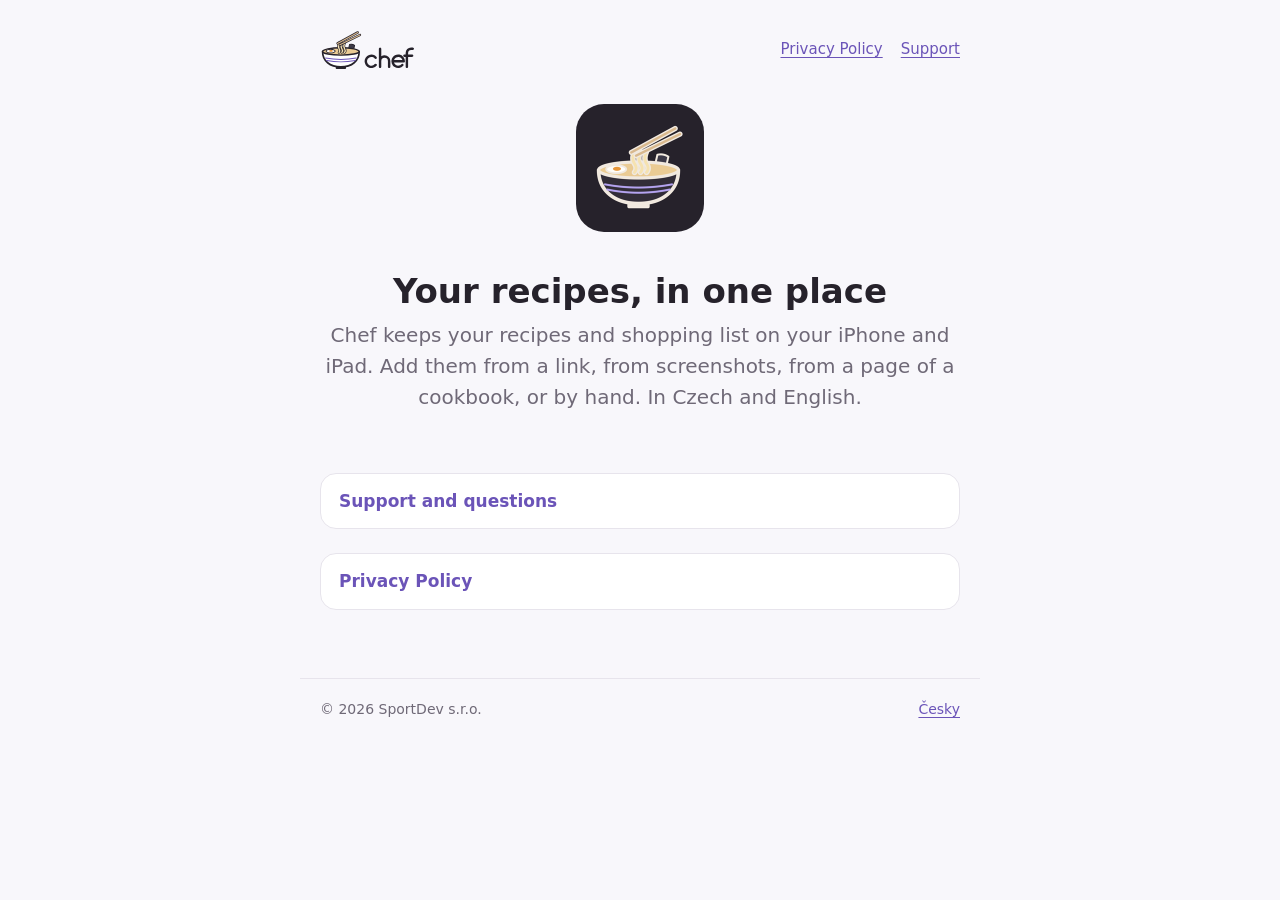
==== index.html @ 3bc0345a "Add Chef's website with privacy policy and support pages" ====
<!doctype html>
<html lang="en">
<head>
<meta charset="utf-8">
<meta name="viewport" content="width=device-width, initial-scale=1">
<title>Chef</title>
<meta name="description" content="Chef is a cookbook for your iPhone and iPad: your recipes in one place, from links, screenshots or a cookbook page.">
<link rel="icon" href="assets/favicon.png">
<link rel="apple-touch-icon" href="assets/apple-touch-icon.png">
<link rel="alternate" hreflang="cs" href="cs/">
<link rel="stylesheet" href="assets/style.css">
</head>
<body>
<header>
  <a class="logo" href="./" aria-label="Chef">
    <img class="only-light" src="assets/chef-lockup-horizontal-on-light.svg" alt="Chef">
    <img class="only-dark" src="assets/chef-lockup-horizontal-on-dark.svg" alt="">
  </a>
  <nav>
    <a href="privacy.html">Privacy Policy</a>
    <a href="support.html">Support</a>
  </nav>
</header>
<main>

<section class="hero">
  <img src="assets/icon-256.png" alt="">
  <h1>Your recipes, in one place</h1>
  <p class="lead">Chef keeps your recipes and shopping list on your iPhone and iPad. Add them from a link, from screenshots, from a page of a cookbook, or by hand. In Czech and English.</p>
</section>
<ul class="links">
  <li><a href="support.html">Support and questions</a></li>
  <li><a href="privacy.html">Privacy Policy</a></li>
</ul>

</main>
<footer>
  <span>© 2026 SportDev s.r.o.</span>
  <a href="cs/" hreflang="cs" lang="cs">Česky</a>
</footer>
</body>
</html>
---- assets/style.css ----
/* Chef's website. Colours and type from Chef's brand guide (Design/Brand/README.md in the app). */

:root {
  --paper: #F8F7FB;
  --surface: #FFFFFF;
  --hairline: #E7E4EC;
  --ink: #26222B;
  --ink-2: #6F6977;
  --violet: #6B54B8;
  --mist: #E6DFF8;
  color-scheme: light dark;
}

@media (prefers-color-scheme: dark) {
  :root {
    --paper: #1C1A20;
    --surface: #25222A;
    --hairline: #34303A;
    --ink: #F1ECE4;
    --ink-2: #A49EAB;
    --violet: #B3A2EE;
    --mist: #332D45;
  }
}

* { box-sizing: border-box; }

body {
  margin: 0;
  background: var(--paper);
  color: var(--ink);
  font: 17px/1.55 -apple-system, BlinkMacSystemFont, "Segoe UI", system-ui, sans-serif;
  -webkit-text-size-adjust: 100%;
}

main, header, footer {
  max-width: 680px;
  margin: 0 auto;
  padding: 0 20px;
}

header {
  display: flex;
  align-items: center;
  justify-content: space-between;
  gap: 16px;
  padding-top: 28px;
  padding-bottom: 8px;
}

header .logo img { display: block; height: 44px; width: auto; }

nav { display: flex; gap: 18px; font-size: 15px; }

h1, h2, h3 {
  font-family: ui-rounded, "SF Pro Rounded", -apple-system, system-ui, sans-serif;
  line-height: 1.2;
  font-weight: 700;
}

h1 { font-size: 34px; margin: 32px 0 8px; }
h2 { font-size: 22px; margin: 36px 0 8px; }
h3 { font-size: 18px; margin: 24px 0 4px; }

p, li { margin: 0 0 12px; }
ul { padding-left: 22px; }

a { color: var(--violet); text-decoration-thickness: 1px; text-underline-offset: 3px; }
a:hover { text-decoration-thickness: 2px; }

.lead { font-size: 20px; color: var(--ink-2); margin-bottom: 24px; }
.muted { color: var(--ink-2); font-size: 15px; }

.card {
  background: var(--surface);
  border: 1px solid var(--hairline);
  border-radius: 20px;
  padding: 20px 22px;
  margin: 20px 0;
}

.card p:last-child { margin-bottom: 0; }

.hero { text-align: center; padding: 24px 0 8px; }
.hero img { width: 128px; height: 128px; border-radius: 28px; }

.links { display: grid; gap: 12px; margin: 28px 0; padding: 0; list-style: none; }
.links a {
  display: block;
  background: var(--surface);
  border: 1px solid var(--hairline);
  border-radius: 16px;
  padding: 14px 18px;
  text-decoration: none;
  font-weight: 600;
}
.links a:hover { background: var(--mist); }

footer {
  margin-top: 56px;
  padding-top: 20px;
  padding-bottom: 40px;
  border-top: 1px solid var(--hairline);
  color: var(--ink-2);
  font-size: 14px;
  display: flex;
  justify-content: space-between;
  flex-wrap: wrap;
  gap: 8px;
}

header .logo img.only-dark { display: none; }
@media (prefers-color-scheme: dark) {
  header .logo img.only-light { display: none; }
  header .logo img.only-dark { display: block; }
}
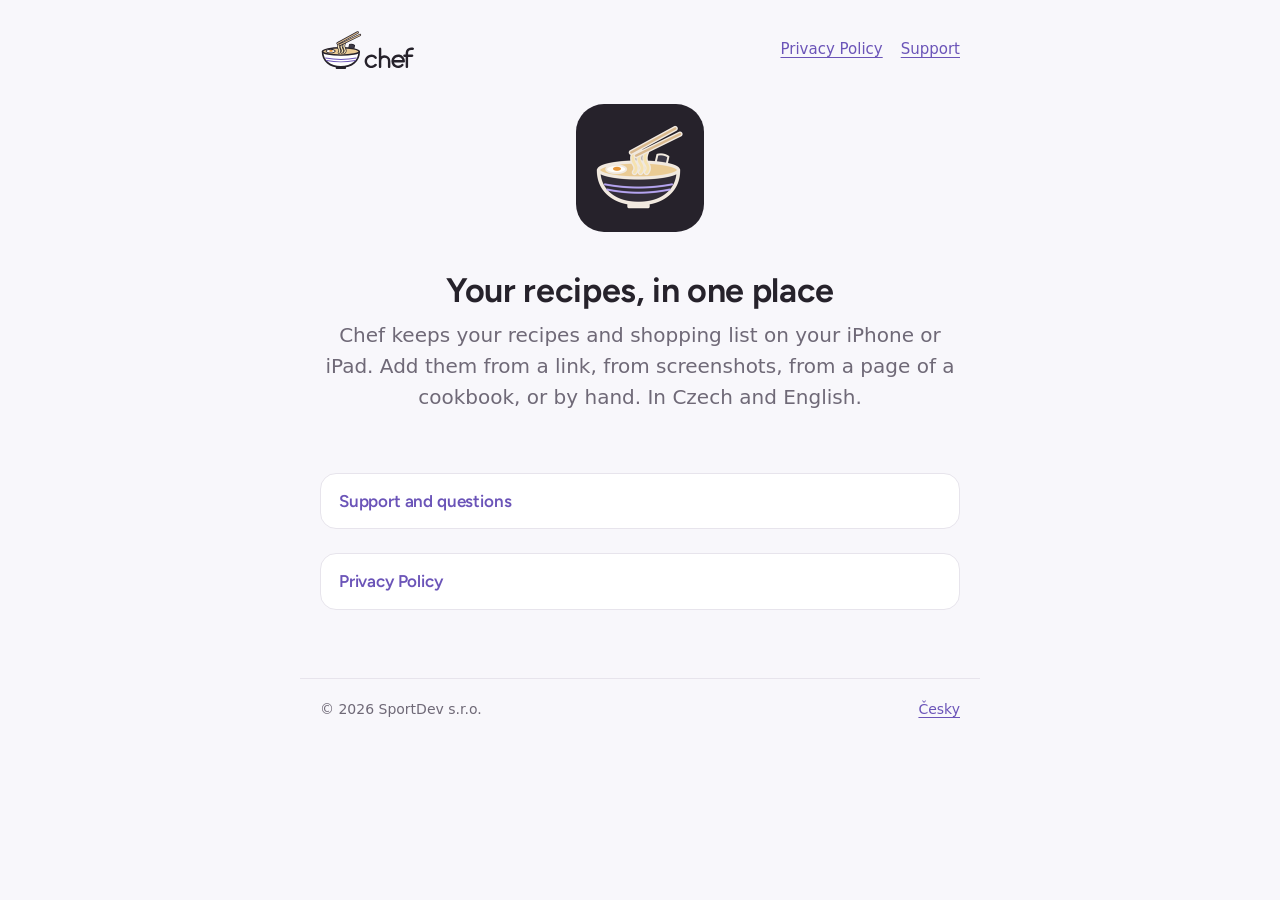
==== commit 30c72ab5: "Privacy and support pages match the app: crash report contents, iCloud backups, feedback, From a Fil" ====
--- a/index.html
+++ b/index.html
@@ -26,7 +26,7 @@
 <section class="hero">
   <img src="assets/icon-256.png" alt="">
   <h1>Your recipes, in one place</h1>
-  <p class="lead">Chef keeps your recipes and shopping list on your iPhone and iPad. Add them from a link, from screenshots, from a page of a cookbook, or by hand. In Czech and English.</p>
+  <p class="lead">Chef keeps your recipes and shopping list on your iPhone or iPad. Add them from a link, from screenshots, from a page of a cookbook, or by hand. In Czech and English.</p>
 </section>
 <ul class="links">
   <li><a href="support.html">Support and questions</a></li>
--- a/assets/style.css
+++ b/assets/style.css
@@ -1,4 +1,13 @@
 /* Chef's website. Colours and type from Chef's brand guide (Design/Brand/README.md in the app). */
+
+/* Figtree for headings, self-hosted: loading it from Google Fonts would send visitors' IP
+   addresses to Google. SIL Open Font License, assets/fonts/OFL.txt. */
+@font-face {
+  font-family: "Figtree";
+  src: url("fonts/Figtree.woff2") format("woff2");
+  font-weight: 300 900;
+  font-display: swap;
+}
 
 :root {
   --paper: #F8F7FB;
@@ -53,10 +62,13 @@
 nav { display: flex; gap: 18px; font-size: 15px; }
 
 h1, h2, h3 {
-  font-family: ui-rounded, "SF Pro Rounded", -apple-system, system-ui, sans-serif;
+  font-family: "Figtree", -apple-system, system-ui, sans-serif;
   line-height: 1.2;
-  font-weight: 700;
+  font-weight: 650;
+  letter-spacing: -0.01em;
 }
+
+h3 { font-weight: 600; }
 
 h1 { font-size: 34px; margin: 32px 0 8px; }
 h2 { font-size: 22px; margin: 36px 0 8px; }
@@ -87,12 +99,14 @@
 .links { display: grid; gap: 12px; margin: 28px 0; padding: 0; list-style: none; }
 .links a {
   display: block;
+  font-family: "Figtree", -apple-system, system-ui, sans-serif;
   background: var(--surface);
   border: 1px solid var(--hairline);
   border-radius: 16px;
   padding: 14px 18px;
   text-decoration: none;
   font-weight: 600;
+  letter-spacing: -0.01em;
 }
 .links a:hover { background: var(--mist); }
 
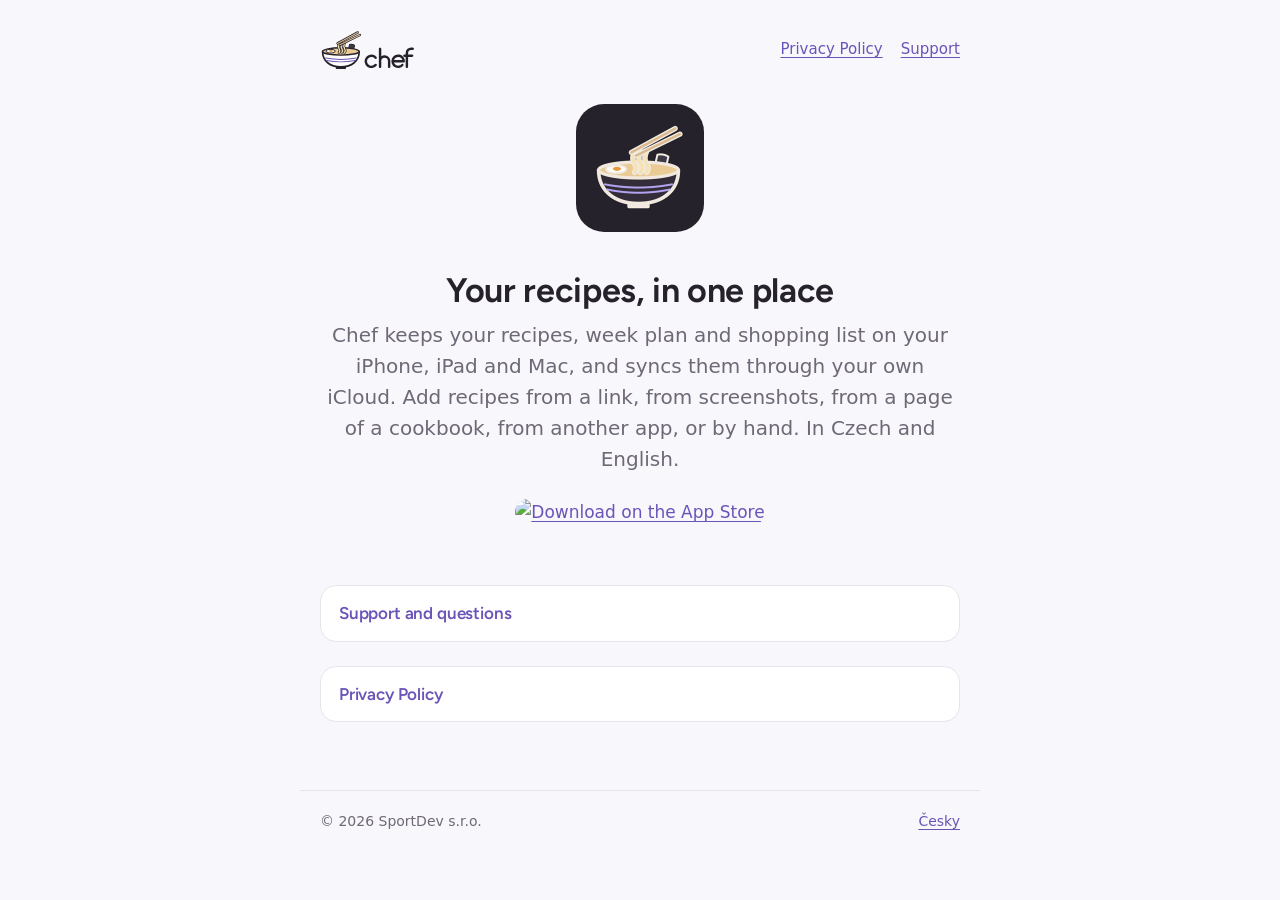
==== commit 22cadf70: "Website for 1.1: week plan, sync and Mac on the home page with the App Store badge, privacy and supp" ====
--- a/index.html
+++ b/index.html
@@ -26,7 +26,8 @@
 <section class="hero">
   <img src="assets/icon-256.png" alt="">
   <h1>Your recipes, in one place</h1>
-  <p class="lead">Chef keeps your recipes and shopping list on your iPhone or iPad. Add them from a link, from screenshots, from a page of a cookbook, or by hand. In Czech and English.</p>
+  <p class="lead">Chef keeps your recipes, week plan and shopping list on your iPhone, iPad and Mac, and syncs them through your own iCloud. Add recipes from a link, from screenshots, from a page of a cookbook, from another app, or by hand. In Czech and English.</p>
+  <p class="store"><a href="https://apps.apple.com/app/id6826226492"><img class="only-light" src="https://tools.applemarketingtools.com/api/badges/download-on-the-app-store/black/en-us" alt="Download on the App Store" height="54"><img class="only-dark" src="https://tools.applemarketingtools.com/api/badges/download-on-the-app-store/white/en-us" alt="Download on the App Store" height="54"></a></p>
 </section>
 <ul class="links">
   <li><a href="support.html">Support and questions</a></li>
--- a/assets/style.css
+++ b/assets/style.css
@@ -123,8 +123,12 @@
   gap: 8px;
 }
 
-header .logo img.only-dark { display: none; }
+header .logo img.only-dark, .store img.only-dark { display: none; }
 @media (prefers-color-scheme: dark) {
-  header .logo img.only-light { display: none; }
+  header .logo img.only-light, .store img.only-light { display: none; }
   header .logo img.only-dark { display: block; }
+  .store img.only-dark { display: inline-block; }
 }
+
+.store { margin-bottom: 24px; }
+.store img { height: 54px; width: auto; }
